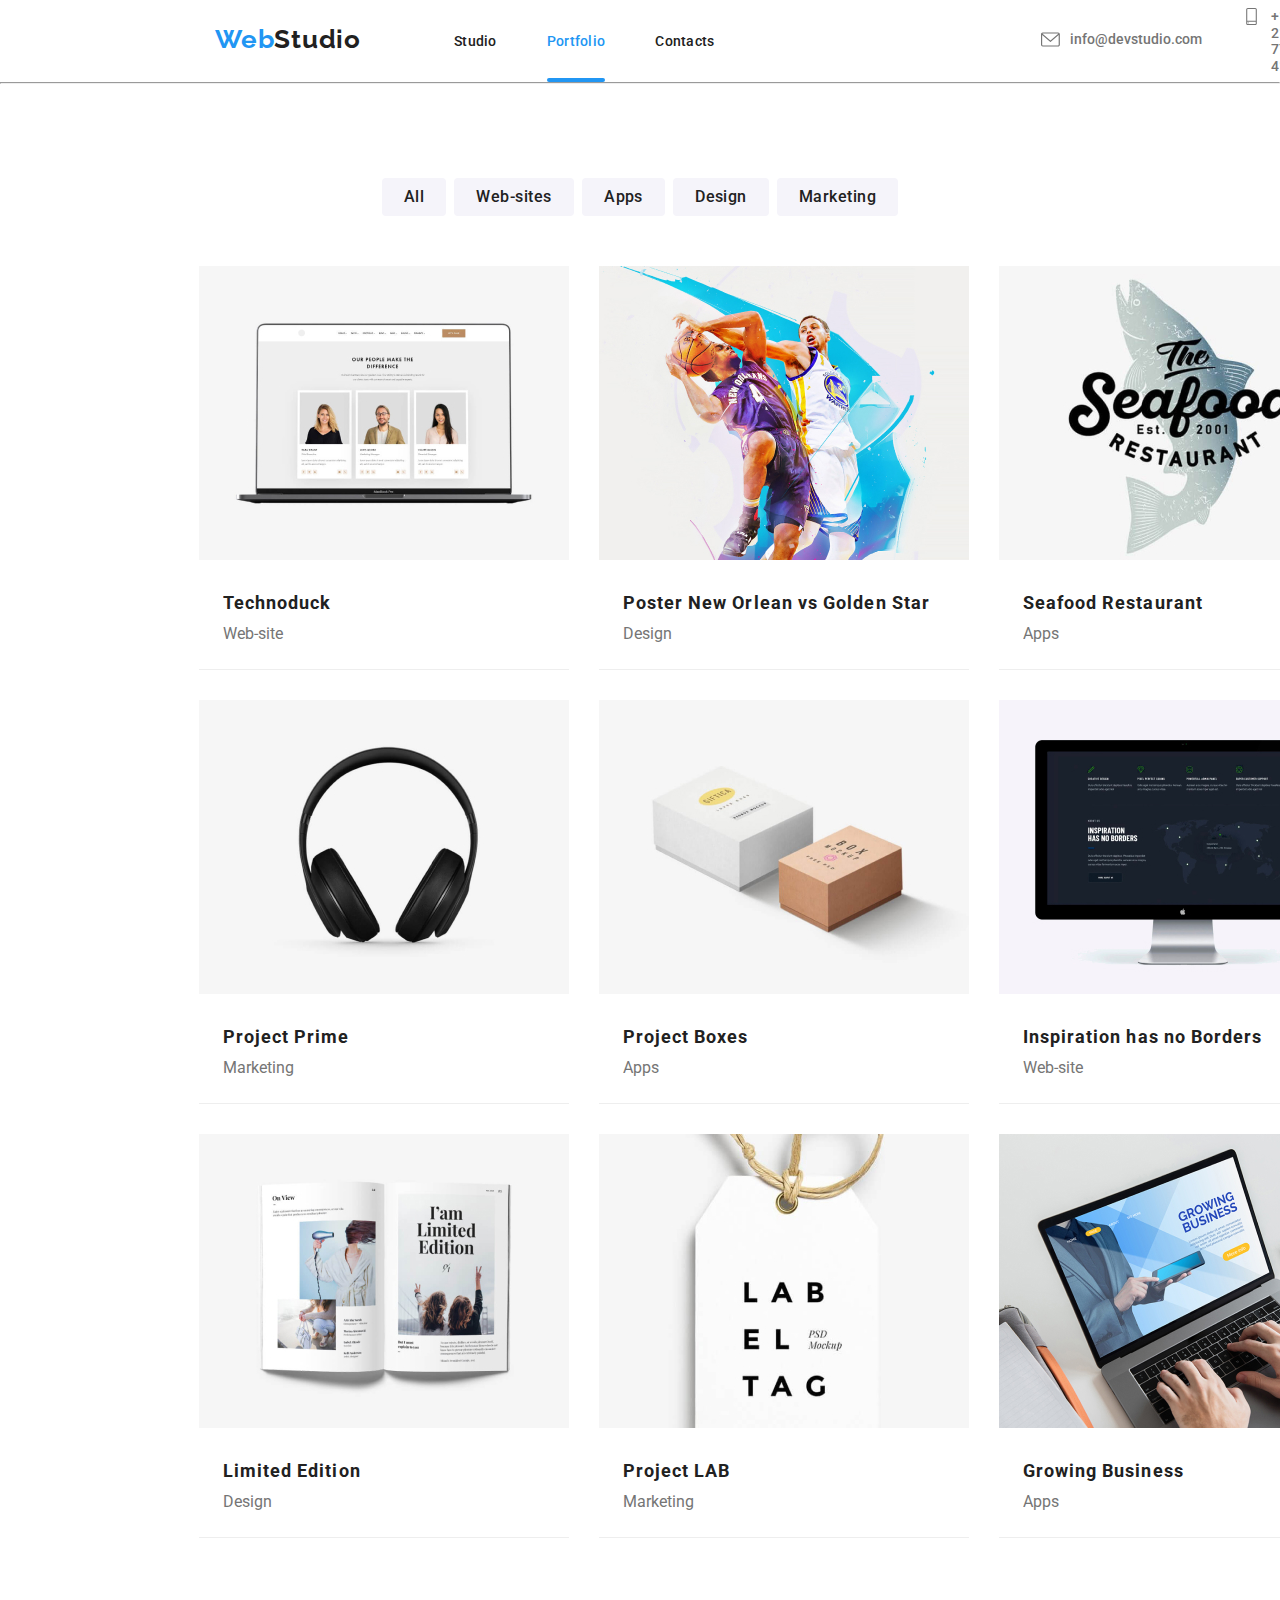
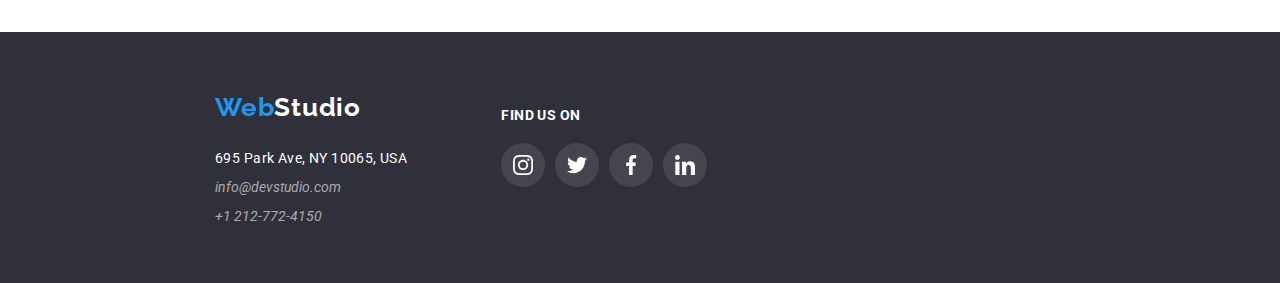
==== portfolio.html @ 80536171 "Footer-done" ====
<!DOCTYPE html>
<html lang="en">
  <head>
    <meta charset="UTF-8" />
    <meta name="viewport" content="width=device-width, initial-scale=1.0" />
    <title>WebStudio</title>
    <link rel="stylesheet" href="./css/modern-normalize.css" />
    <link rel="preconnect" href="https://fonts.googleapis.com" />
    <link rel="preconnect" href="https://fonts.gstatic.com" crossorigin />
    <link
      href="https://fonts.googleapis.com/css2?family=Raleway:wght@700&family=Roboto:wght@400;500;700;900&display=swap"
      rel="stylesheet"
    />
    <link rel="stylesheet" href="./css/styles.css" />
  </head>
  <body>
    <header class="global-header container">
      <div class="container-nav">
        <div class="webstudio">
          <a href="index.html" class="logo">
            <span class="studio"><span class="web">Web</span>Studio</span>
          </a>
        </div>

        <!-- Nav section -->

        <nav class="nav-menu">
          <ul>
            <li><a href="index.html" class="studio-portfolio">Studio</a></li>

            <li>
              <a
                href="portfolio.html"
                class="portfolio-header portfolio-activ current-page-portfolio"
                >Portfolio</a
              >
            </li>

            <li>
              <a href="contacts.html" class="contacts-header">Contacts</a>
            </li>
          </ul>
        </nav>
        <ul class="header-contacts">
          <li class="mail-header-group">
            <a
              href="mailto:info@devstudio.com"
              class="contacts header-contacts-mail"
              ><span class="header-icon header-contacts-mail"
                ><svg class="mail">
                  <use
                    href="./images/icons.svg#icon-envelope"
                    aria-label="Mail"
                  ></use>
                </svg> </span
              >info@devstudio.com</a
            >
          </li>
          <li class="phone-header-group">
            <a href="tel:+12127724150" class="contacts header-contacts-phone"
              ><span class="header-icon header-contacts-phone"
                ><svg class="phone-number">
                  <use
                    href="./images/icons.svg#icon-smartphone"
                    aria-label="Phone number"
                  ></use>
                </svg> </span
              >+1 212-772-4150</a
            >
          </li>
        </ul>
      </div>
    </header>

    <hr />

    <!--Main Section-->
    <main>
      <div class="container">
        <!--Buttons Section-->
        <div>
          <ul class="button-list">
            <li>
              <button type="button" class="button button-all">All</button>
            </li>

            <li>
              <button type="button" class="button button-web-sites">
                Web-sites
              </button>
            </li>

            <li>
              <button type="button" class="button button-apps">Apps</button>
            </li>

            <li>
              <button type="button" class="button button-design">Design</button>
            </li>

            <li>
              <button type="button" class="button button-marketing">
                Marketing
              </button>
            </li>
          </ul>
        </div>

        <!--All Projects-->

        <div class="projects-list">
          <ul class="project">
            <li class="boxes">
              <div class="animation">
                <img
                  width="370"
                  height="294"
                  src="images/technoduck.jpg"
                  alt="Website Picture"
                />
                <div class="overlay">
                  <p class="overlay-text">
                    Technoduck is a state-of-the-art coronavirus distribution
                    platform. Companies use this platform for digital espionage
                    and attacks on competitors' secure servers.
                  </p>
                </div>
              </div>

              <div class="project-title-type">
                <h3 class="project-title">Technoduck</h3>
                <p class="project-type">Web-site</p>
              </div>
            </li>
          </ul>
          <ul class="project">
            <li>
              <div class="animation">
                <img
                  width="370"
                  height="294"
                  src="images/poster.jpg"
                  alt="Poster of 2 basketball players"
                />
                <div class="overlay">
                  <p class="overlay-text"></p>
                </div>
              </div>
              <div class="project-title-type">
                <h3 class="project-title">Poster New Orlean vs Golden Star</h3>
                <p class="project-type">Design</p>
              </div>
            </li>
          </ul>
          <ul class="project">
            <li>
              <div class="animation">
                <img
                  width="370"
                  height="294"
                  src="images/seafood-restaurant.jpg"
                  alt="Restaurant Logo"
                />
                <div class="overlay">
                  <p class="overlay-text"></p>
                </div>
              </div>

              <div class="project-title-type">
                <h3 class="project-title">Seafood Restaurant</h3>
                <p class="project-type">Apps</p>
              </div>
            </li>
          </ul>
          <ul class="project">
            <li>
              <div class="animation">
                <img
                  width="370"
                  height="294"
                  src="images/project-prime.jpg"
                  alt="Black Headphones"
                />
                <div class="overlay">
                  <p class="overlay-text"></p>
                </div>
              </div>

              <div class="project-title-type">
                <h3 class="project-title">Project Prime</h3>
                <p class="project-type">Marketing</p>
              </div>
            </li>
          </ul>
          <ul class="project">
            <li>
              <div class="animation">
                <img
                  width="370"
                  height="294"
                  src="images/project-boxes.jpg"
                  alt="2 Boxes"
                />
                <div class="overlay">
                  <p class="overlay-text"></p>
                </div>
              </div>

              <div class="project-title-type">
                <h3 class="project-title">Project Boxes</h3>
                <p class="project-type">Apps</p>
              </div>
            </li>
          </ul>
          <ul class="project">
            <li>
              <div class="animation">
                <img
                  width="370"
                  height="294"
                  src="images/inspiration.jpg"
                  alt="Website Homescreen"
                />
                <div class="overlay">
                  <p class="overlay-text"></p>
                </div>
              </div>

              <div class="project-title-type">
                <h3 class="project-title">Inspiration has no Borders</h3>
                <p class="project-type">Web-site</p>
              </div>
            </li>
          </ul>
          <ul class="project">
            <li class="card-project">
              <div class="animation">
                <img
                  width="370"
                  height="294"
                  src="images/limited-edition.jpg"
                  alt="Open Book"
                />
                <div class="overlay">
                  <p class="overlay-text"></p>
                </div>
              </div>

              <div class="project-title-type">
                <h3 class="project-title">Limited Edition</h3>
                <p class="project-type">Design</p>
              </div>
            </li>
          </ul>
          <ul class="project">
            <li>
              <div class="animation">
                <img
                  width="370"
                  height="294"
                  src="images/project-lab.jpg"
                  alt="white tag"
                />
                <div class="overlay">
                  <p class="overlay-text"></p>
                </div>
              </div>

              <div class="project-title-type">
                <h3 class="project-title">Project LAB</h3>
                <p class="project-type">Marketing</p>
              </div>
            </li>
          </ul>
          <ul class="project">
            <li>
              <div class="animation">
                <img
                  width="370"
                  height="294"
                  src="images/growing-business.jpg"
                  alt="Typing on Laptop keyboard"
                />
                <div class="overlay">
                  <p class="overlay-text"></p>
                </div>
              </div>

              <div class="project-title-type">
                <h3 class="project-title">Growing Business</h3>
                <p class="project-type">Apps</p>
              </div>
            </li>
          </ul>
        </div>
      </div>
    </main>

    <!-- Footer section -->

    <footer class="footer container">
      <div class="small-container footer-container">
        <div class="logo-address">
          <div class="webstudio-footer">
            <a href="index.html" class="logo">
              <span class="studio-footer"
                ><span class="web">Web</span>Studio</span
              >
            </a>
          </div>

          <!--Adress-->

          <address>
            <ul class="footer-contacts">
              <li class="footer-location footer-adress">
                <a
                  href="https://www.google.com/maps/place/695+Park+Ave,+New+York,+NY+10065,+USA/@40.7688994,-73.9676005,17z/data=!3m1!4b1!4m6!3m5!1s0x89c258ebe8836e8f:0xa007c44e7c4aa0eb!8m2!3d40.7688994!4d-73.9650256!16s%2Fg%2F11c250btd8?entry=ttu"
                  class="adress location"
                  >695 Park Ave, NY 10065, USA</a
                >
              </li>
              <li class="footer-adress">
                <a href="mailto:info@devstudio.com" class="adress"
                  >info@devstudio.com</a
                >
              </li>
              <li class="footer-adress">
                <a href="tel:+12127724150" class="adress">+1 212-772-4150</a>
              </li>
            </ul>
          </address>
        </div>

        <div class="footer-icon-list">
          <h3 class="footer-icon-title">Find us on</h3>
          <div class="footer-icon-container">
            <a
              href="https://www.instagram.com/"
              target="_blank"
              rel="nofollow noopener noreferrer"
              class="footer-icon"
              aria-label="Instagram"
            >
              <svg>
                <use href="./images/icons.svg#icon-instagram"></use>
              </svg>
            </a>
            <a
              href="https://www.twitter.com/"
              target="_blank"
              rel="nofollow noopener noreferrer"
              class="footer-icon twitter-logo"
              aria-label="Twitter"
            >
              <svg>
                <use href="./images/icons.svg#icon-twitter"></use>
              </svg>
            </a>
            <a
              href="https://www.facebook.com/"
              target="_blank"
              rel="nofollow noopener noreferrer"
              class="footer-icon"
              aria-label="Facebook"
            >
              <svg>
                <use href="./images/icons.svg#icon-facebook"></use>
              </svg>
            </a>
            <a
              href="https://www.linkedin.com/"
              target="_blank"
              rel="nofollow noopener noreferrer"
              class="footer-icon"
              aria-label="Linkedin"
            >
              <svg>
                <use href="./images/icons.svg#icon-linkedin"></use>
              </svg>
            </a>
          </div>
        </div>
      </div>
    </footer>
  </body>
</html>
---- css/styles.css ----
:root {
  --link-color: #212121;
  --link-active-color: #2196f3;
  --text-font-family: "Roboto", sans-serif;
  --text-color: #212121;
  --heading-color: #212121;
  --small-text-color: #757575;
  --contacts-text-color: #757575;
  --icons-color-active: #2196f3;
  --icons-color: #afb1b8;
  --title-color: #fff;
  --button-color: #2196f3;
  --text-button-color: #fff;
  --background-color: #fff;
  --icons-color-footer: #fff;
  --border-color-active: #2196f3;
  --transition: cubic-bezier(0.4, 0, 0.2, 1);
  --current-page-color: #2196f3;
  --close-button-color: #212121;
}

* {
  box-sizing: border-box;
  margin: 0px;
}

body {
  font-family: var(--text-font-family);
}

h1,
h2,
h3,
h4,
h5,
h6,
p,
ul {
  margin: 0;
  padding: 0;
  list-style: none;
  overflow: hidden;
}

p,
span {
  font-family: var(--text-font-family);
  color: var(--small-text-color);
}

ul {
  list-style-type: none;
}

a {
  text-decoration: none;
  transition: color 250ms cubic-bezier(0.4, 0, 0.2, 1);
}

.container {
  max-width: 1600px;
}

/* Header-navigation */

.container-nav {
  background: #fff;
  display: flex;
}

.webstudio {
  padding-left: 215px;
  padding-top: 24px;
  padding-bottom: 25px;
}

.web,
.studio {
  color: var(--link-active-color);
  font-family: Raleway;
  font-size: 26px;
  font-style: normal;
  font-weight: 700;
  line-height: normal;
  letter-spacing: 0.78px;
}

.studio {
  color: var(--link-color);
}

.nav-menu ul {
  display: flex;
  gap: 50px;
  margin-left: 93px;
  padding-top: 32px;
  padding-bottom: 32px;
}

.nav-contacts {
  display: flex;
  gap: 40px;
  margin-left: 385px;
  padding-top: 35px;
  padding-bottom: 32px;
}

.portfolio-header,
.contacts-header,
.studio-portfolio,
.studio-activ {
  color: var(--text-color);
  font-family: var(--text-font-family);
  font-size: 14px;
  font-style: normal;
  font-weight: 500;
  line-height: normal;
  letter-spacing: 0.28px;
}

.studio-activ,
.portfolio-activ {
  color: var(--link-active-color);
}

.header-contacts {
  display: flex;
  justify-content: center;
  align-items: center;
  padding-left: 350px;
  gap: 40px;
}

.contacts {
  color: var(--contacts-text-color);
  text-decoration: none;
  font-weight: 500;
  font-size: 14px;
  line-height: 1.18;
  letter-spacing: 2%;
  gap: 10px;
  display: flex;
}

.mail,
.phone-number {
  width: 19px;
  height: 17px;
  flex-shrink: 0;
  fill: #757575;
}

.studio-activ:hover,
.studio-activ:focus,
.portfolio-header:hover,
.portfolio-header:focus,
.contacts-header:hover,
.contacts-header:focus,
.header-contacts-phone:hover,
.header-contacts-phone:focus,
.header-contacts-mail:hover,
.header-contacts-mail:focus,
.portfolio-activ:hover,
.portfolio-activ:focus {
  color: var(--link-active-color);
}

.current-page {
  position: relative;
  color: var(--current-page-color);
}

.current-page::after {
  content: "";
  position: absolute;
  width: 100%;
  left: 0;
  bottom: -33px;
  width: 42px;
  height: 4px;
  flex-shrink: 0;
  border-radius: 2px;
  background: #2196f3;
}

.current-page-portfolio {
  position: relative;
  color: var(--current-page-color);
}

.current-page-portfolio::after {
  content: "";
  position: absolute;
  width: 100%;
  width: 58px;
  height: 4px;
  flex-shrink: 0;
  border-radius: 2px;
  background: #2196f3;
  left: 0;
  bottom: -33px;
}

/* -----------Main--------------- */

.hero-section {
  background: #2f303a;
  width: 100%;
  height: 600px;
  flex-shrink: 0;
  display: flex;
  justify-content: center;
  align-items: center;
  flex-direction: column;
  gap: 30px;
  background-color: rgba(47, 48, 58, 0.4);
  background-image: linear-gradient(rgba(0, 0, 0, 0.5), rgba(0, 0, 0, 0.5)),
    url("../images/background-image.jpg");
}

/* Main-title+button */

.title {
  color: var(--title-color);
  text-align: center;
  font-family: var(--text-font-family);
  font-size: 44px;
  font-style: normal;
  font-weight: 900;
  line-height: 60px; /* 136.364% */
  letter-spacing: 2.64px;
  text-transform: uppercase;
  width: 696px;
}

.button-book-a-service {
  width: 200px;
  height: 50px;
  flex-shrink: 0;
  border-radius: 4px;
  background: var(--button-color);
  box-shadow: 0px 4px 4px 0px rgba(0, 0, 0, 0.15);
  border: transparent;
  cursor: pointer;
}

.request {
  color: var(--text-button-color);
  text-align: center;
  font-family: var(--text-color);
  font-size: 16px;
  font-style: normal;
  font-weight: 700;
  line-height: 30px; /* 187.5% */
  letter-spacing: 0.96px;
}

/*---Qualities--- */

.qualities-list {
  display: flex;
  justify-content: center;
  width: 100%;
  padding-top: 30px;
  padding-right: 215px;
  padding-left: 215px;
}
.qualities-list {
  display: flex;
  justify-content: space-evenly;
  gap: 30px;
}

.qualities:last-child {
  margin-right: 0;
}
.qualities-content {
  margin-top: 10px;
  width: 270px;
}

.qualities-title {
  color: var(--text-color);
  font-family: var(--text-font-family);
  font-size: 14px;
  font-style: normal;
  font-weight: 700;
  line-height: normal;
  letter-spacing: 0.42px;
  text-transform: uppercase;
}
.qualities-content {
  color: var(--small-text-color);
  font-family: var(--text-font-family);
  font-size: 14px;
  font-style: normal;
  font-weight: 400;
  line-height: 24px; /* 171.429% */
  letter-spacing: 0.42px;
}

.qualities-icons {
  display: flex;
  justify-content: center;
  align-items: center;
  gap: 30px;
  margin-top: 94px;
}

.qualities-icon {
  width: 70px;
  height: 70px;
  flex-shrink: 0;
  gap: 30px;
}

.qualities-rect {
  border-radius: 4px;
  background-color: #f5f4fa;
  width: 270px;
  height: 120px;
  flex-shrink: 0;
  display: flex;
  justify-content: center;
  align-items: center;
}

/* -------What we do section------ */

.what-we-do-container {
  margin-top: 94px;
  margin-bottom: 94px;
}

.images-what-we-do {
  display: flex;
  justify-content: center;
  align-items: center;
  flex-direction: row;
  gap: 30px;
  margin-top: 50px;
}

.what-we-do {
  color: var(--text-color);
  text-align: center;
  font-family: var(--text-font-family);
  font-size: 36px;
  font-style: normal;
  font-weight: 700;
  line-height: normal;
  letter-spacing: 1.08px;
}

.description-images {
  position: absolute;
  display: flex;
  justify-content: center;
  align-items: center;
  background-color: rgba(47, 48, 58, 0.8);
  width: 370px;
  height: 70px;
  flex-shrink: 0;
  margin-top: 225px;
}

.type-apps {
  color: #fff;
  text-align: center;
  font-family: Roboto;
  font-size: 14px;
  font-style: normal;
  font-weight: 700;
  line-height: normal;
  letter-spacing: 0.42px;
  text-transform: uppercase;
}

/* --------Our Team-------- */

.our-team {
  background-color: #f5f4fa;
}

.title-our-team {
  color: var(--text-color);
  text-align: center;
  font-family: var(--text-font-family);
  font-size: 36px;
  font-style: normal;
  font-weight: 700;
  line-height: normal;
  letter-spacing: 1.08px;
  padding-top: 94px;
}

.team-list {
  display: flex;
  justify-content: center;
  align-items: center;
  margin-top: 50px;
  gap: 30px;
}

.card {
  width: 270px;
  flex-shrink: 0;
  border-radius: 0px 0px 4px 4px;
  background: #fff;
  /* material shadow v1 */
  box-shadow: 0px 2px 1px 0px rgba(0, 0, 0, 0.2),
    0px 1px 1px 0px rgba(0, 0, 0, 0.14), 0px 1px 3px 0px rgba(0, 0, 0, 0.12);
  margin-bottom: 94px;
}

.our-team-member {
  color: #212121;
  text-align: center;
  font-family: Roboto;
  font-size: 16px;
  font-style: normal;
  font-weight: 500;
  line-height: normal;
  letter-spacing: 0.48px;
  padding-top: 30px;
}

.our-team-job {
  display: flex;
  justify-content: center;
  color: var(--small-text-color);
  text-align: center;
  font-family: var(--text-font-family);
  font-size: 16px;
  font-style: normal;
  font-weight: 400;
  line-height: normal;
  letter-spacing: 0.48px;
  padding-top: 10px;
}

/* --Icons Team List--*/

.icon-team-list {
  display: flex;
  justify-content: center;
  align-items: center;
  margin-top: 16px;
  margin-bottom: 30px;
  gap: 10px;
}

.icon-team-list .team-icon {
  width: 44px;
  height: 44px;
  display: flex;
  justify-content: center;
  align-items: center;
  background-color: var(--background-color);
  color: #afb1b8;
  border-radius: 50%;
  transition: background-color 250ms var(--transition);
}

.icon-team-list .team-icon svg {
  width: 20px;
  height: 20px;
  fill: #afb1b8;
}

.icon-team-list .team-icon:hover,
.icon-team-list .team-icon:focus {
  background-color: var(--icons-color-active);
  color: var(--background-color);
}

/* ------Regular Costumers------ */

.regular-customers {
  display: flex;
  flex-direction: column;
  align-items: center;
  width: 1600px;
}
.regular-customers-title {
  margin-bottom: 50px;
  text-align: center;
  font-size: 36px;
  font-weight: 700;
  letter-spacing: 1.08px;
  margin-top: 94px;
}
.regular-customers-container {
  display: flex;
  justify-content: center;
  gap: 30px;
}
.regular-customers-logo-container:hover .regular-customers-logo {
  color: var(--icons-color-active);
}
.regular-customers-logo-container {
  width: 170px;
  height: 92px;
  flex-shrink: 0;
  border-radius: 4px;
  border: 1px solid #afb1b8;
  display: flex;
  justify-content: center;
  align-items: center;
  margin-bottom: 94px;
  transition: color 250ms var(--transition);
}
.regular-customers-logo {
  width: 106px;
  height: 60px;
  color: #afb1b8;
  transition: color 250ms var(--transition);
}

.regular-customers-logo-container:hover,
.regular-customers-logo-container:focus {
  border-radius: 4px;
  border: 1px solid #2196f3;
  cursor: pointer;
  fill: var(--border-color-active);
}

/* -------Footer------- */

.footer {
  background-color: #2f303a;
  width: 1600px;
  height: 251px;
  flex-shrink: 0;
}
.footer-container {
  display: flex;
  justify-content: flex-start;
}

.studio-footer {
  color: #fff;
  font-family: Raleway;
  font-size: 26px;
  font-style: normal;
  font-weight: 700;
  line-height: normal;
  letter-spacing: 0.78px;
}

.webstudio-footer {
  margin-left: 215px;
  margin-top: 60px;
}
.footer-contacts {
  display: flex;
  gap: 12px;
  flex-direction: column;
  margin-top: 28px;
  font-size: 14px;
  line-height: 1.18;
  letter-spacing: 3%;
  margin-left: 215px;
}
.footer-location {
  font-size: 14px;
  line-height: 1.14;
  letter-spacing: 3%;
}

/*Footer Adress*/
.adress {
  color: rgba(255, 255, 255, 0.6);
  text-decoration: none;
  font-size: 14px;
  line-height: 1.14;
  letter-spacing: 3%;
}
.location {
  color: var(--background-color);
  line-height: 1.18;
  font-style: normal;
  font-weight: 400;
  letter-spacing: 0.42px;
}

/* Footer social links + Title */

.footer-icon-container {
  display: flex;
  margin-top: 20px;
  gap: 10px;
  justify-content: center;
}

.footer-icon-list {
  display: flex;
  justify-content: flex-start;
  align-items: flex-start;
  flex-direction: column;
  margin-left: 94px;
}

.footer-icon-title {
  color: #fff;
  font-family: var(--text-font-family);
  font-size: 14px;
  font-style: normal;
  font-weight: 700;
  line-height: normal;
  letter-spacing: 0.42px;
  text-transform: uppercase;
  margin-top: 75px;
}

.footer-icon {
  width: 44px;
  height: 44px;
  background-color: rgba(255, 255, 255, 0.1);
  border-radius: 50%;
  color: var(--icons-color-footer);
  display: flex;
  justify-content: center;
  align-items: center;
}

.footer-icon svg {
  width: 20px;
  height: 20px;
}

.footer-icon:hover,
.footer-icon:focus {
  background-color: var(--border-color-active);
}

.footer-icon-container a {
  transition: background-color 250ms var(--transition);
}

/* ----------Portfolio Page--------- */

.portfolio-activ {
  color: var(--link-active-color);
}

/* ------Main section------ */

.button-list {
  display: flex;
  justify-content: center;
  gap: 8px;
  margin-top: 94px;
}

.button {
  border-radius: 4px;
  background: #f5f4fa;
  margin-bottom: 50px;
  border: transparent;
  width: 120px;
  height: 38px;
  flex-shrink: 0;
  color: #212121;
  text-align: center;
  font-family: var(--text-font-family);
  font-size: 16px;
  font-style: normal;
  font-weight: 500;
  line-height: 26px; /* 162.5% */
  letter-spacing: 0.48px;
  cursor: pointer;
  transition: background-color 250ms var(--transition);
}

.button:hover {
  background-color: var(--button-color);
  color: var(--text-button-color);
  box-shadow: 0px 2px 2px 0px rgba(0, 0, 0, 0.12),
    0px 1px 2px 0px rgba(0, 0, 0, 0.08), 0px 3px 1px 0px rgba(0, 0, 0, 0.1);
}

.button-all {
  width: 64px;
  height: 38px;
  flex-shrink: 0;
}

.button-web-sites {
  width: 120px;
  height: 38px;
  flex-shrink: 0;
}

.button-apps {
  width: 83px;
  height: 38px;
  flex-shrink: 0;
}

.button-design {
  width: 96px;
  height: 38px;
  flex-shrink: 0;
}

.button-marketing {
  width: 121px;
  height: 38px;
  flex-shrink: 0;
}
/* Project list */

.projects-list {
  display: flex;
  justify-content: center;
  flex-direction: row;
  flex-wrap: wrap;
  align-items: center;
  gap: 30px;
  margin-bottom: 94px;
  width: 1567px;
}

.project {
  flex-shrink: 0;
  background: var(--background-color);
  border-bottom: 1px solid #eee;
  width: 370px;
  height: 404px;
  flex-shrink: 0;
  cursor: pointer;
}

.project:hover {
  border: 1px solid #eee;
  background: #fff;
  box-shadow: 1px 4px 6px 0px rgba(0, 0, 0, 0.16),
    0px 4px 4px 0px rgba(0, 0, 0, 0.06), 0px 1px 1px 0px rgba(0, 0, 0, 0.12);
  transition: box-shadow 250ms var(--transition);
}

.project-title {
  width: 322px;
  color: var(--text-color);
  font-family: var(--text-font-family);
  font-size: 18px;
  font-style: normal;
  font-weight: 700;
  line-height: 36px; /* 200% */
  letter-spacing: 1.08px;
}

.project-title-type {
  display: flex;
  flex-direction: column;
  justify-content: flex-start;
  gap: 4px;
  margin: 20px 24px;
}

/* Animation */

.animation {
  position: relative;
}
.overlay {
  display: flex;
  justify-content: center;
  align-items: center;
  position: absolute;
  height: 0;
  bottom: 0;
  left: 0;
  right: 0;
  overflow: hidden;
  background-color: #2196f3;
  width: 100%;
  transition: 0.5s ease;
}

.overlay-text {
  width: 322px;
  color: #fff;
  font-family: Roboto;
  font-size: 18px;
  font-style: normal;
  font-weight: 400;
  line-height: 28px; /* 155.556% */
  letter-spacing: 0.54px;
}

.animation:hover .overlay {
  height: 100%;
}

/* ------Modal------ */

.modal {
  position: fixed;
  top: 0;
  left: 0;
  width: 100vw;
  height: 100vh;
  display: flex;
  justify-content: center;
  align-items: center;
  background-color: rgba(0, 0, 0, 0.2);
  transition: 250ms var(--transition);
  opacity: 0.6;
  pointer-events: auto;
}

.modal-content {
  padding: 16px;
  background-color: #fff;
  margin: 0 auto;
  width: 528px;
  height: 581px;
  position: relative;
}

.is-hidden {
  visibility: hidden;
  transform: scale(1.1);
}

.close-button {
  cursor: pointer;
  position: absolute;
  outline: none;
  right: 16px;
  top: 16px;
  display: flex;
  justify-content: center;
  align-items: center;
  background-color: var(--background-color);
  width: 30px;
  height: 30px;
  border-radius: 50%;
  border: 2px solid rgba(0, 0, 0, 0.1);
  stroke-width: 1px;
  color: var(--close-button-color);
}

.svg-close-button {
  width: 18px;
  height: 18px;
  color: var(--close-button-color);
}

.close-button:focus,
.close-button:hover {
  background-color: rgba(0, 0, 0, 0.1);
}
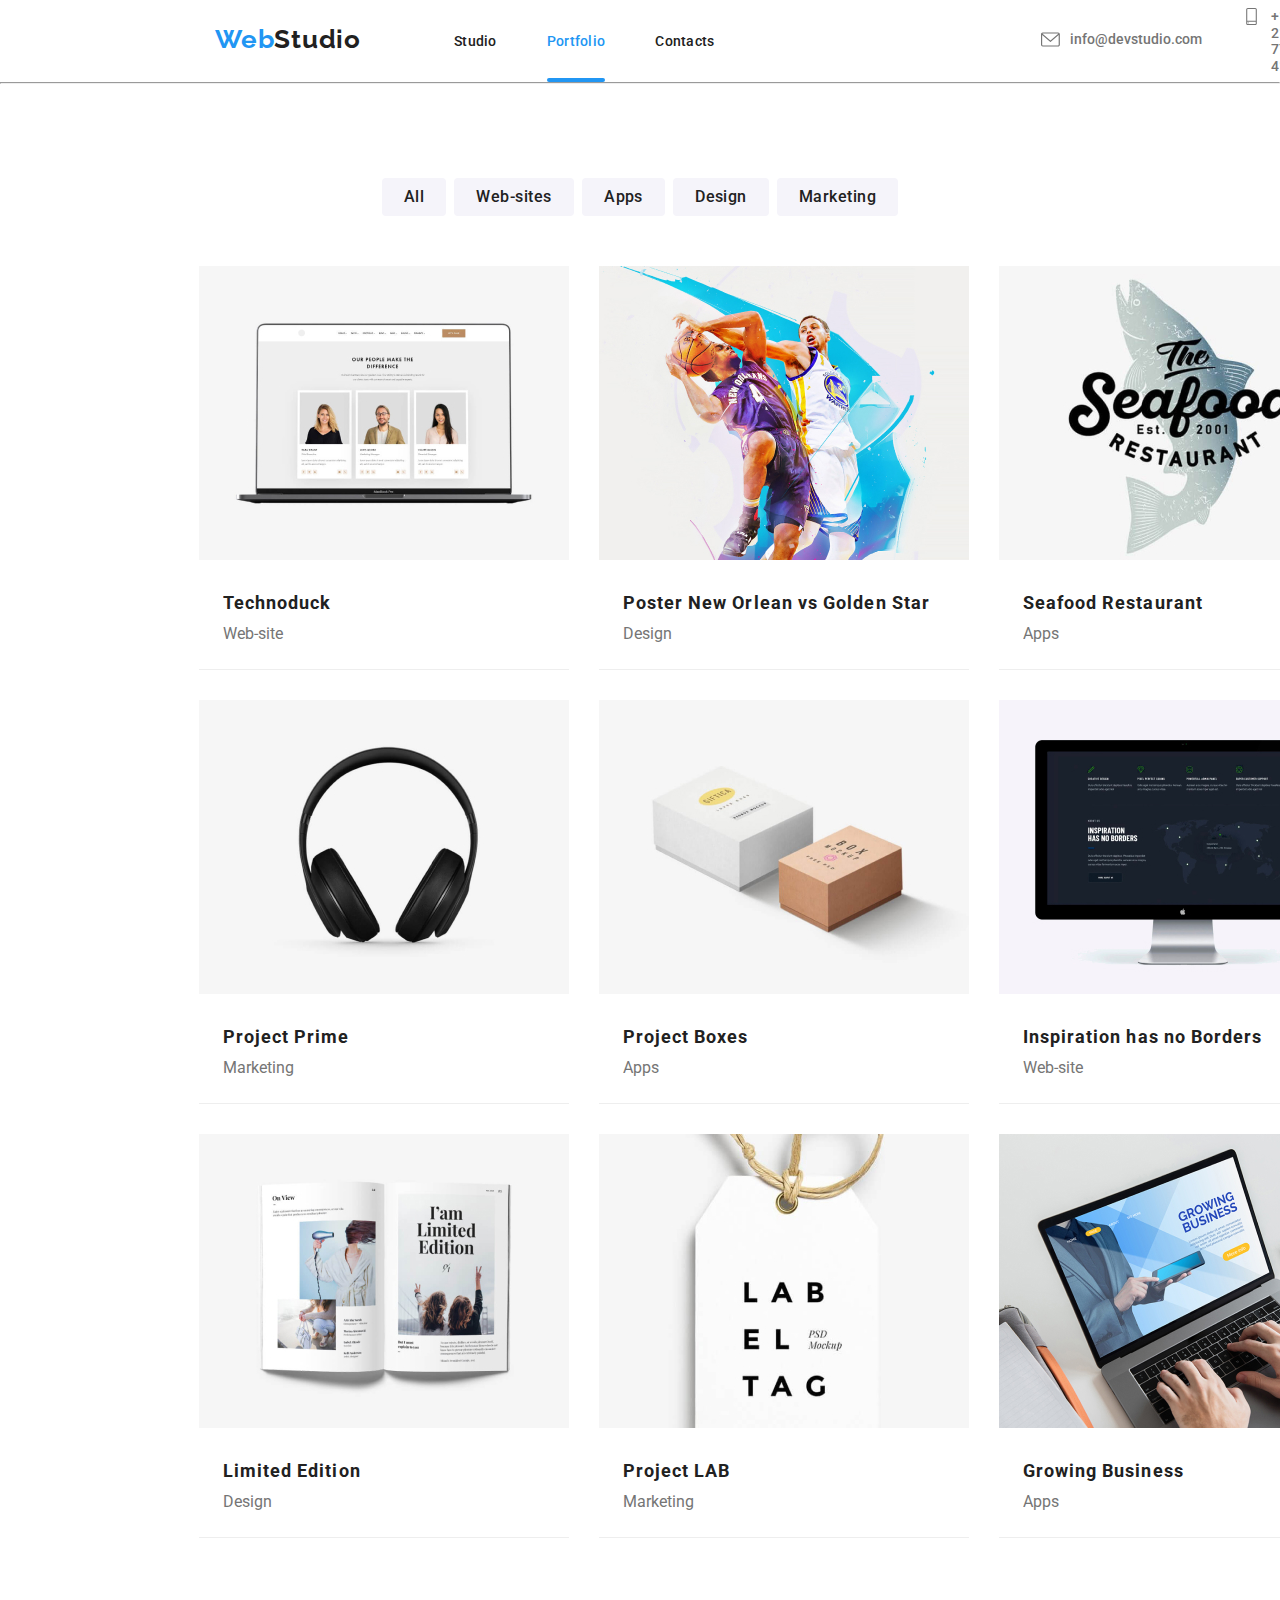
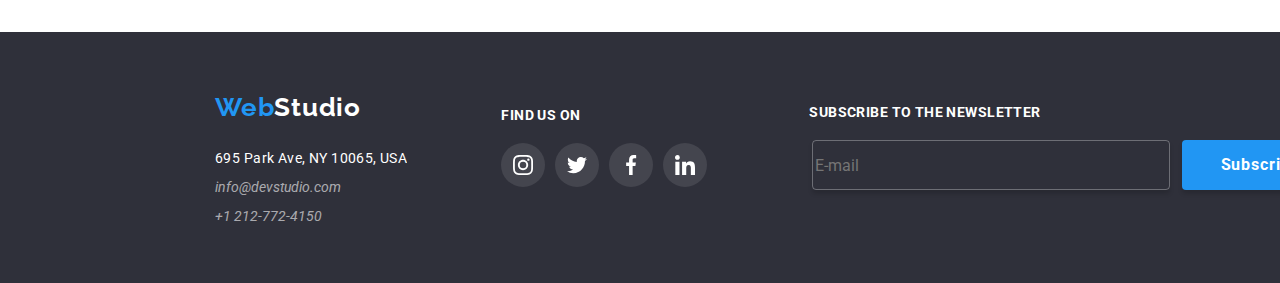
==== commit 0b6e16ac: "final hw06" ====
--- a/portfolio.html
+++ b/portfolio.html
@@ -381,6 +381,27 @@
             </a>
           </div>
         </div>
+        <form class="form-footer">
+          <h1 class="subs">Subscribe to the newsletter</h1>
+          <div class="form-group-footer">
+            <label for="email"></label>
+            <input
+              type="text"
+              name="email"
+              id="email"
+              placeholder="E-mail"
+              required
+            />
+            <button type="button" class="subs-button">
+              <div class="button-footer">
+                <span class="subscribe">Subscribe</span>
+                <svg class="svg-send">
+                  <use href="./images/icons.svg#icon-send"></use>
+                </svg>
+              </div>
+            </button>
+          </div>
+        </form>
       </div>
     </footer>
   </body>
--- a/css/styles.css
+++ b/css/styles.css
@@ -807,7 +807,7 @@
   align-items: center;
   background-color: rgba(0, 0, 0, 0.2);
   transition: 250ms var(--transition);
-  opacity: 0.6;
+  opacity: 0.9;
   pointer-events: auto;
 }
 
@@ -829,8 +829,8 @@
   cursor: pointer;
   position: absolute;
   outline: none;
-  right: 16px;
-  top: 16px;
+  right: 8px;
+  top: 8px;
   display: flex;
   justify-content: center;
   align-items: center;
@@ -851,5 +851,328 @@
 
 .close-button:focus,
 .close-button:hover {
-  background-color: rgba(0, 0, 0, 0.1);
-}
+  background-color: white;
+}
+.svg-close-button:hover,
+.svg-close-button:focus {
+  color: var(--icons-color-active);
+}
+
+/* footer-form */
+
+.form-group-footer {
+  display: flex;
+  margin-left: 93px;
+  gap: 12px;
+}
+
+.form-footer::placeholder {
+  color: rgba(255, 255, 255, 0.6);
+  font-family: Roboto;
+  font-size: 16px;
+  font-style: normal;
+  font-weight: 400;
+  line-height: 20px; /* 125% */
+  letter-spacing: 0.48px;
+}
+
+.form-footer input {
+  border-radius: 4px;
+  border: 1px solid rgba(255, 255, 255, 0.3);
+  background: rgba(33, 150, 243, 0);
+  box-shadow: 0px 4px 4px 0px rgba(0, 0, 0, 0.15);
+  width: 358px;
+  height: 50px;
+  flex-shrink: 0;
+}
+
+.subs {
+  color: #fff;
+  font-family: Roboto;
+  font-size: 14px;
+  font-style: normal;
+  font-weight: 700;
+  line-height: normal;
+  letter-spacing: 0.42px;
+  text-transform: uppercase;
+  margin-top: 72px;
+  margin-left: 102px;
+  margin-bottom: 20px;
+}
+
+.subs-button {
+  width: 200px;
+  height: 50px;
+  flex-shrink: 0;
+  border-radius: 4px;
+  background: #2196f3;
+  box-shadow: 0px 4px 4px 0px rgba(0, 0, 0, 0.15);
+  border: transparent;
+}
+
+.subscribe {
+  color: #fff;
+  text-align: center;
+  font-family: Roboto;
+  font-size: 16px;
+  font-style: normal;
+  font-weight: 700;
+  line-height: 30px; /* 187.5% */
+  letter-spacing: 0.96px;
+}
+
+.svg-send {
+  width: 18px;
+  height: 18px;
+  flex-shrink: 0;
+  color: #fff;
+}
+
+.button-footer {
+  display: flex;
+  justify-content: center;
+  align-items: center;
+  gap: 25px;
+}
+
+/* Modal Form */
+
+.title-form {
+  color: #212121;
+  text-align: center;
+  font-family: Roboto;
+  font-size: 20px;
+  font-style: normal;
+  font-weight: 700;
+  line-height: normal;
+  letter-spacing: 0.6px;
+  width: 448px;
+  margin-top: 25px;
+  margin-left: 22px;
+  margin-bottom: 12px;
+}
+
+.form-group {
+  position: relative;
+  display: flex;
+  flex-direction: column;
+  gap: 4px;
+  margin-left: 20px;
+}
+
+.form-group input:focus {
+  border-radius: 4px;
+  border: 1px solid #2196f3;
+  outline: none;
+}
+
+.form-group textarea:focus {
+  border-radius: 4px;
+  border: 1px solid #2196f3;
+  outline: none;
+}
+
+label:focus-within {
+  font-weight: bold;
+  color: #2196f3;
+}
+
+.form-group-container {
+  display: flex;
+  flex-direction: column;
+  gap: 10px;
+}
+
+.form-group .input-form {
+  width: 448px;
+  height: 40px;
+  flex-shrink: 0;
+  border-radius: 4px;
+  border: 1px solid rgba(33, 33, 33, 0.2);
+  padding: 0 35px;
+}
+
+.input-comments {
+  width: 448px;
+  height: 120px;
+  flex-shrink: 0;
+  border-radius: 4px;
+  border: 1px solid rgba(33, 33, 33, 0.2);
+  padding-top: 12px;
+  padding-left: 16px;
+  margin-bottom: 20px;
+}
+
+.svg-label {
+  width: 18px;
+  height: 18px;
+  flex-shrink: 0;
+  position: absolute;
+  top: 50%;
+  left: 12px;
+}
+
+.span-modal {
+  color: #757575;
+  font-family: Roboto;
+  font-size: 12px;
+  font-style: normal;
+  font-weight: 400;
+  line-height: normal;
+  letter-spacing: 0.12px;
+}
+
+.input-comments::placeholder {
+  width: 416px;
+  height: 96px;
+  flex-shrink: 0;
+  color: rgba(117, 117, 117, 0.5);
+  font-family: Roboto;
+  font-size: 12px;
+  font-style: normal;
+  font-weight: 400;
+  line-height: normal;
+  letter-spacing: 0.12px;
+}
+
+.form-modal {
+  display: flex;
+  flex-direction: column;
+  gap: 4px;
+}
+
+.form-modal .checkbox {
+  width: 16px;
+  height: 15px;
+  flex-shrink: 0;
+  fill: #212121;
+}
+
+.form-modal .checkmar:checked + .checkbox {
+  background-color: #2196f3;
+  border-color: #2196f3;
+  fill: #fff;
+  stroke: white;
+  outline: none;
+  stroke-width: 0.2;
+}
+
+.form-modal.terms-checkbox {
+  flex-direction: row;
+  align-items: center;
+  justify-content: center;
+  cursor: pointer;
+}
+
+.form-modal .checkmark {
+  display: none;
+}
+
+.form-modal .terms-info {
+  margin-left: 8px;
+}
+
+.terms-info {
+  color: #757575;
+  font-family: Roboto;
+  font-size: 14px;
+  font-style: normal;
+  font-weight: 400;
+  line-height: 24px; /* 171.429% */
+  letter-spacing: 0.42px;
+}
+
+.terms {
+  color: #2196f3;
+  font-family: Roboto;
+  font-size: 14px;
+  font-style: normal;
+  font-weight: 400;
+  line-height: 24px;
+  letter-spacing: 0.42px;
+  text-decoration-line: underline;
+}
+
+/* button send */
+
+.send-btn {
+  display: flex;
+  justify-content: center;
+  align-items: center;
+  cursor: pointer;
+  margin-top: 30px;
+}
+
+.button-send {
+  width: 200px;
+  height: 50px;
+  flex-shrink: 0;
+  border-radius: 4px;
+  background: #2196f3;
+  box-shadow: 0px 4px 4px 0px rgba(0, 0, 0, 0.15);
+  border: none;
+  cursor: pointer;
+}
+
+.type-send {
+  color: #fff;
+  text-align: center;
+  font-family: Roboto;
+  font-size: 16px;
+  font-style: normal;
+  font-weight: 700;
+  line-height: 30px; /* 187.5% */
+  letter-spacing: 0.96px;
+}
+
+.test {
+  display: flex;
+  justify-content: center;
+  align-items: center;
+  position: relative;
+  width: 448px;
+  cursor: pointer;
+  margin-left: 20px;
+}
+.test .checkmark {
+  display: flex;
+  align-items: center;
+  position: absolute;
+  width: 16px;
+  height: 15px;
+  top: 0;
+  left: 0;
+  opacity: 0;
+  cursor: pointer;
+}
+.icon {
+  position: absolute;
+  top: 0;
+  left: 0;
+  margin-left: 13px;
+  margin-top: 14px;
+  border: 1px solid #212121;
+}
+.test .checkmark:checked + .icon {
+  background-image: url("../images/icon-check.svg");
+}
+.terms-paragraph {
+  margin-top: 0;
+  color: var(--text-color);
+  font-size: 14px;
+  font-weight: 400;
+  line-height: 1.71;
+  letter-spacing: 0.42px;
+  padding-top: 10px;
+  margin-left: 12px;
+}
+
+.terms-paragraph span a {
+  color: #2196f3;
+  font-size: 14px;
+  line-height: 1.71;
+  letter-spacing: 0.42px;
+  text-decoration-line: underline;
+  cursor: pointer;
+  pointer-events: all;
+}
